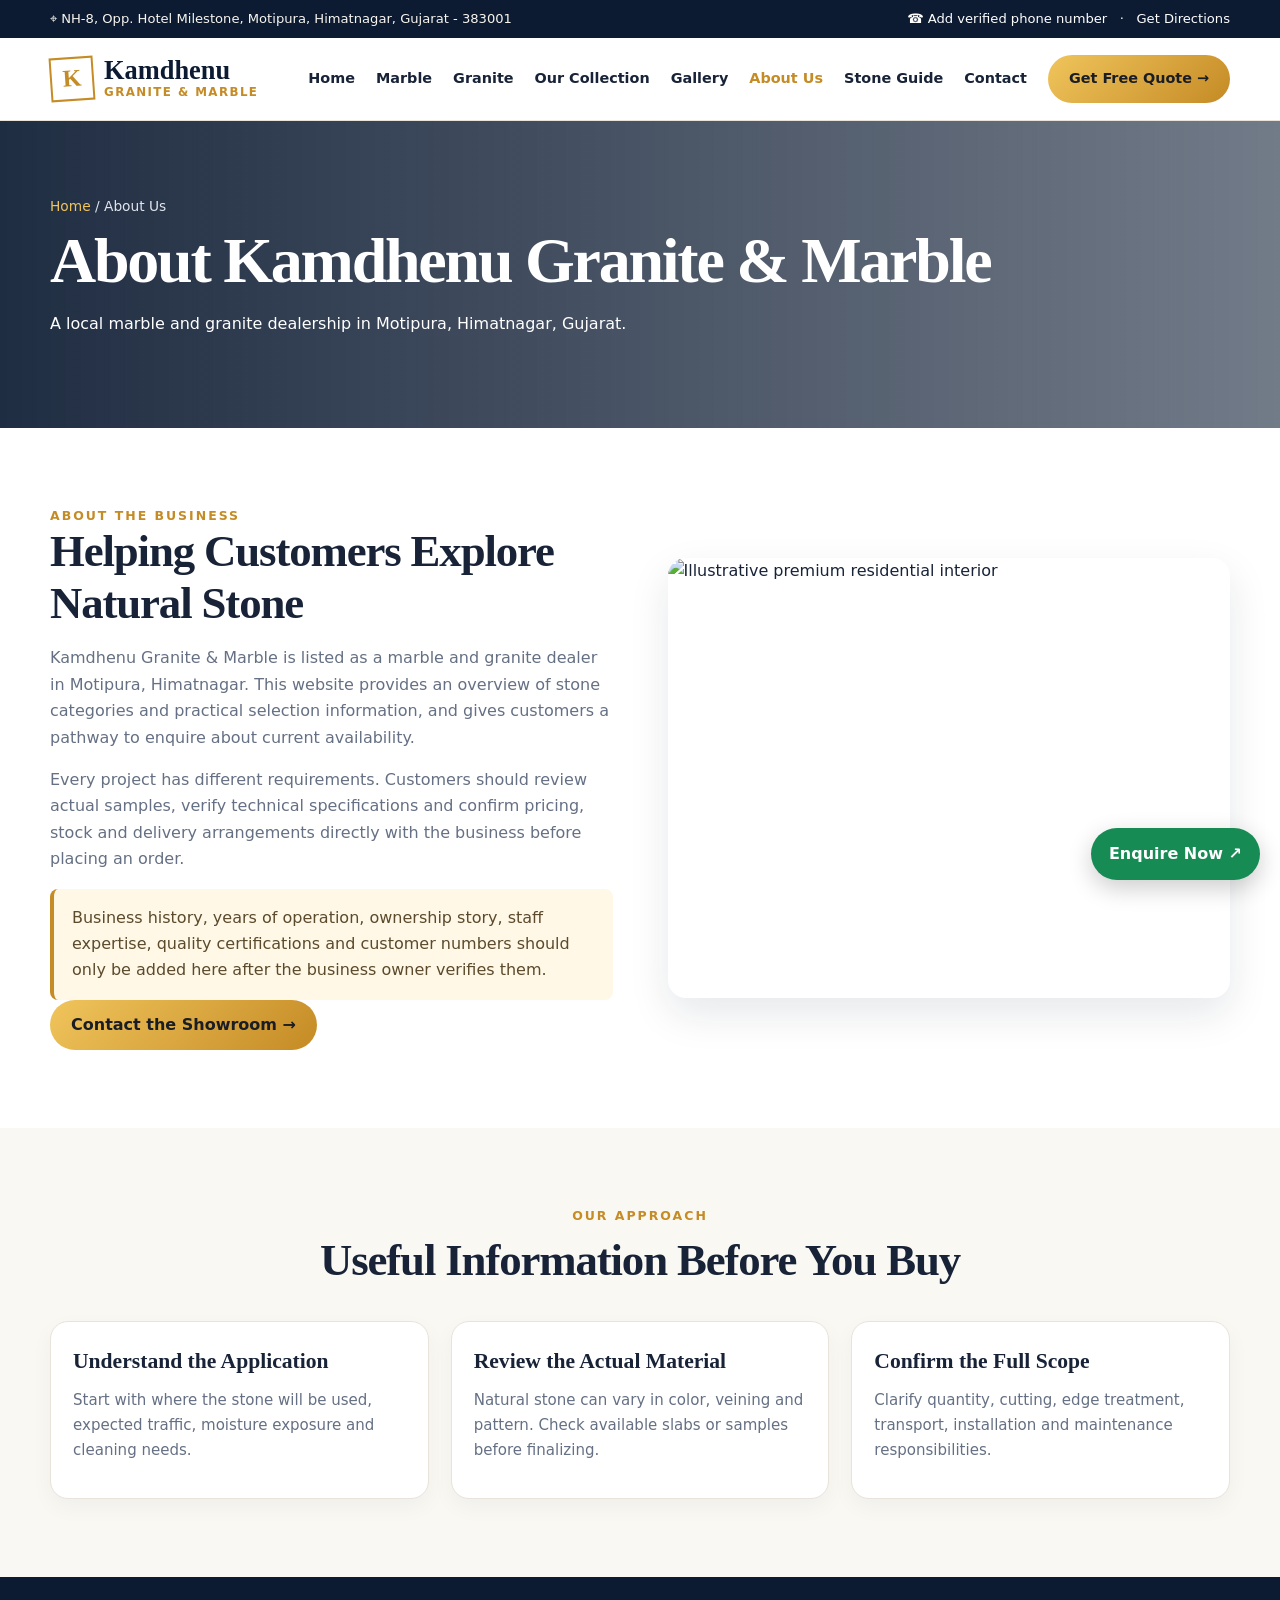
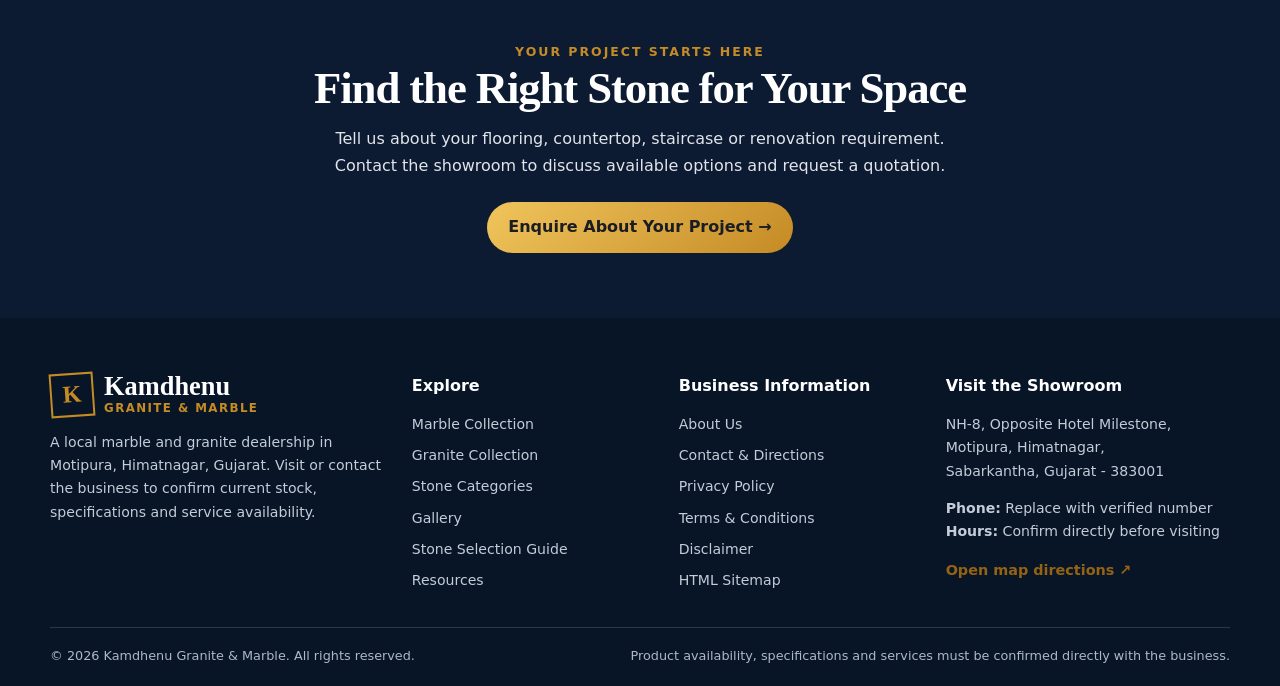
==== about.html @ 19b5f1ef "Add files via upload" ====
<!doctype html>
<html lang="en-IN"><head><meta charset="utf-8"><meta name="viewport" content="width=device-width,initial-scale=1"><title>About Kamdhenu Granite & Marble | Himatnagar</title><meta name="description" content="Learn about Kamdhenu Granite & Marble, a marble and granite dealer listed in Motipura, Himatnagar, Gujarat."><meta name="robots" content="index,follow,max-image-preview:large"><meta name="theme-color" content="#0c1b32"><meta property="og:type" content="website"><meta property="og:title" content="About Kamdhenu Granite & Marble | Himatnagar"><meta property="og:description" content="Learn about Kamdhenu Granite & Marble, a marble and granite dealer listed in Motipura, Himatnagar, Gujarat."><meta property="og:locale" content="en_IN"><!-- Add the final canonical URL after domain selection --><link rel="preconnect" href="https://images.unsplash.com"><link rel="stylesheet" href="styles.css"><!-- Add a verified business logo/favicon and final canonical domain before launch --></head><body><a class="skip-link" href="#main">Skip to content</a>
<div class="topbar"><div class="container"><span>⌖ NH-8, Opp. Hotel Milestone, Motipura, Himatnagar, Gujarat - 383001</span><span><a href="tel:+910000000000">☎ Add verified phone number</a> &nbsp; · &nbsp; <a href="contact.html">Get Directions</a></span></div></div>
<header class="navbar"><div class="container nav-inner"><a class="brand" href="index.html" aria-label="Kamdhenu Granite and Marble home"><span class="brand-mark">K</span><span>Kamdhenu<small>Granite &amp; Marble</small></span></a><button class="menu-toggle" aria-label="Toggle navigation" aria-expanded="false">☰ Menu</button><nav class="nav-links" aria-label="Main navigation"><a class="" href="index.html">Home</a><a class="" href="marble.html">Marble</a><a class="" href="granite.html">Granite</a><a class="" href="collection.html">Our Collection</a><a class="" href="gallery.html">Gallery</a><a class="active" href="about.html">About Us</a><a class="" href="stone-guide.html">Stone Guide</a><a class="" href="contact.html">Contact</a><a class="btn btn-gold nav-quote" href="contact.html#enquiry">Get Free Quote →</a></nav></div></header><main id="main"><section class="page-hero"><div class="container"><div class="breadcrumbs"><a href="index.html">Home</a> / About Us</div><h1>About Kamdhenu Granite &amp; Marble</h1><p>A local marble and granite dealership in Motipura, Himatnagar, Gujarat.</p></div></section><section class="section"><div class="container split"><div><div class="eyebrow">About the business</div><h2>Helping Customers Explore Natural Stone</h2><p>Kamdhenu Granite &amp; Marble is listed as a marble and granite dealer in Motipura, Himatnagar. This website provides an overview of stone categories and practical selection information, and gives customers a pathway to enquire about current availability.</p><p>Every project has different requirements. Customers should review actual samples, verify technical specifications and confirm pricing, stock and delivery arrangements directly with the business before placing an order.</p><div class="notice-box">Business history, years of operation, ownership story, staff expertise, quality certifications and customer numbers should only be added here after the business owner verifies them.</div><a class="btn btn-gold" href="contact.html">Contact the Showroom →</a></div><img loading="lazy" src="https://images.unsplash.com/photo-1600607687920-4e2a09cf159d?auto=format&fit=crop&w=1000&q=80" alt="Illustrative premium residential interior"></div></section><section class="section section-soft"><div class="container"><div class="section-heading"><div class="eyebrow">Our approach</div><h2>Useful Information Before You Buy</h2></div><div class="cards"><article class="card"><div class="card-body"><h3>Understand the Application</h3><p>Start with where the stone will be used, expected traffic, moisture exposure and cleaning needs.</p></div></article><article class="card"><div class="card-body"><h3>Review the Actual Material</h3><p>Natural stone can vary in color, veining and pattern. Check available slabs or samples before finalizing.</p></div></article><article class="card"><div class="card-body"><h3>Confirm the Full Scope</h3><p>Clarify quantity, cutting, edge treatment, transport, installation and maintenance responsibilities.</p></div></article></div></div></section></main><section class="cta"><div class="container"><div class="eyebrow">Your project starts here</div><h2>Find the Right Stone for Your Space</h2><p>Tell us about your flooring, countertop, staircase or renovation requirement. Contact the showroom to discuss available options and request a quotation.</p><a class="btn btn-gold" href="contact.html#enquiry">Enquire About Your Project →</a></div></section>
<footer class="footer"><div class="container"><div class="footer-grid"><div><a class="brand" href="index.html"><span class="brand-mark">K</span><span>Kamdhenu<small>Granite &amp; Marble</small></span></a><p>A local marble and granite dealership in Motipura, Himatnagar, Gujarat. Visit or contact the business to confirm current stock, specifications and service availability.</p></div><div><h3>Explore</h3><ul><li><a href="marble.html">Marble Collection</a></li><li><a href="granite.html">Granite Collection</a></li><li><a href="collection.html">Stone Categories</a></li><li><a href="gallery.html">Gallery</a></li><li><a href="stone-guide.html">Stone Selection Guide</a></li><li><a href="blog.html">Resources</a></li></ul></div><div><h3>Business Information</h3><ul><li><a href="about.html">About Us</a></li><li><a href="contact.html">Contact &amp; Directions</a></li><li><a href="privacy-policy.html">Privacy Policy</a></li><li><a href="terms.html">Terms &amp; Conditions</a></li><li><a href="disclaimer.html">Disclaimer</a></li><li><a href="sitemap.html">HTML Sitemap</a></li></ul></div><div><h3>Visit the Showroom</h3><p>NH-8, Opposite Hotel Milestone,<br>Motipura, Himatnagar,<br>Sabarkantha, Gujarat - 383001</p><p><strong>Phone:</strong> Replace with verified number<br><strong>Hours:</strong> Confirm directly before visiting</p><a class="text-link" href="https://www.google.com/maps/search/?api=1&query=Kamdhenu+Granite+and+Marble+Motipura+Himatnagar" target="_blank" rel="noopener">Open map directions ↗</a></div></div><div class="footer-bottom"><span>© <span data-year></span> Kamdhenu Granite &amp; Marble. All rights reserved.</span><span>Product availability, specifications and services must be confirmed directly with the business.</span></div></div></footer>
<a class="floating-whatsapp" href="contact.html#enquiry" aria-label="Contact Kamdhenu Granite and Marble">Enquire Now ↗</a><script src="script.js" defer></script></body></html>
---- styles.css ----
:root{--navy:#0c1b32;--navy2:#142846;--gold:#c58b25;--gold2:#f0c45c;--ink:#182338;--muted:#657084;--cream:#faf8f3;--line:#e8e4dc;--white:#fff;--radius:18px;--shadow:0 16px 40px rgba(12,27,50,.10)}
*{box-sizing:border-box}html{scroll-behavior:smooth;scroll-padding-top:110px}body{margin:0;font-family:Inter,system-ui,-apple-system,"Segoe UI",sans-serif;color:var(--ink);line-height:1.65;background:#fff}img{max-width:100%;display:block}a{color:inherit;text-decoration:none}button,input,select,textarea{font:inherit}.container{width:min(1180px,calc(100% - 40px));margin-inline:auto}.topbar{background:var(--navy);color:#f8f5ef;font-size:.82rem}.topbar .container{display:flex;justify-content:space-between;gap:18px;align-items:center;padding:8px 0;flex-wrap:wrap}.topbar a{color:#fff}.navbar{position:sticky;top:0;z-index:20;background:rgba(255,255,255,.96);backdrop-filter:blur(12px);border-bottom:1px solid var(--line)}.nav-inner{min-height:82px;display:flex;align-items:center;justify-content:space-between;gap:22px}.brand{display:flex;align-items:center;gap:10px;color:var(--navy);font-family:Georgia,serif;font-size:1.65rem;font-weight:700;line-height:1.05}.brand-mark{width:44px;height:44px;display:grid;place-items:center;border:2px solid var(--gold);color:var(--gold);font-size:1.5rem;transform:rotate(-4deg)}.brand small{display:block;color:var(--gold);font:700 .74rem/1.4 Inter,system-ui,sans-serif;letter-spacing:.12em;text-transform:uppercase}.nav-links{display:flex;align-items:center;gap:21px;font-size:.9rem;font-weight:650}.nav-links a:hover,.nav-links a.active{color:var(--gold)}.btn{display:inline-flex;align-items:center;justify-content:center;gap:8px;border:0;border-radius:999px;padding:12px 21px;font-weight:750;cursor:pointer;transition:transform .25s,box-shadow .25s,background .25s}.btn:hover{transform:translateY(-2px);box-shadow:0 10px 22px rgba(197,139,37,.22)}.btn-gold{background:linear-gradient(135deg,var(--gold2),var(--gold));color:#1a1d24}.btn-outline{border:1px solid rgba(255,255,255,.7);color:#fff;background:transparent}.btn-dark{background:var(--navy);color:#fff}.menu-toggle{display:none;border:1px solid var(--line);background:white;border-radius:10px;padding:9px 12px;color:var(--navy)}.hero{min-height:540px;position:relative;isolation:isolate;display:flex;align-items:center;color:#fff;background:#101b2c;overflow:hidden}.hero:before{content:"";position:absolute;inset:0;z-index:-2;background:url('https://images.unsplash.com/photo-1600607687939-ce8a6c25118c?auto=format&fit=crop&w=2200&q=85') center/cover;animation:heroZoom 18s ease-in-out infinite alternate}.hero:after{content:"";position:absolute;inset:0;z-index:-1;background:linear-gradient(90deg,rgba(7,18,34,.94) 0%,rgba(7,18,34,.78) 38%,rgba(7,18,34,.12) 78%,rgba(7,18,34,.08) 100%)}.hero-content{padding:76px 0;max-width:690px;animation:fadeUp .8s both}.eyebrow{color:var(--gold);font-weight:800;letter-spacing:.16em;text-transform:uppercase;font-size:.78rem}.hero h1,.page-hero h1{font-family:Georgia,"Times New Roman",serif;font-weight:700;line-height:1.08;letter-spacing:-.035em}.hero h1{font-size:clamp(2.5rem,5vw,4.7rem);margin:15px 0 18px}.hero h1 span{color:var(--gold2)}.hero p{max-width:570px;color:#f3f3f4;font-size:1.08rem}.hero-actions{display:flex;gap:12px;flex-wrap:wrap;margin-top:28px}.trust-pill{display:inline-flex;gap:9px;align-items:center;margin-top:28px;border:1px solid rgba(255,255,255,.25);background:rgba(255,255,255,.08);border-radius:999px;padding:9px 14px;font-size:.88rem}.trust-pill b{color:var(--gold2)}.benefits{background:#f7f6f2;border-bottom:1px solid var(--line)}.benefit-grid{display:grid;grid-template-columns:repeat(4,1fr);gap:0}.benefit{padding:22px 18px;display:flex;gap:13px;align-items:center;border-right:1px solid var(--line)}.benefit:last-child{border:0}.benefit-icon{width:43px;height:43px;flex:0 0 43px;border:1px solid #e4d0a7;border-radius:50%;display:grid;place-items:center;color:var(--gold);font-size:1.25rem}.benefit strong{display:block;font-size:.94rem}.benefit span{display:block;font-size:.8rem;color:var(--muted)}.section{padding:78px 0}.section-soft{background:var(--cream)}.section-dark{background:var(--navy);color:#fff}.section-heading{text-align:center;max-width:720px;margin:0 auto 35px}.section-heading .eyebrow{margin-bottom:8px}.section-heading h2,.split h2,.cta h2{font-family:Georgia,serif;font-size:clamp(2rem,3.5vw,3rem);line-height:1.15;letter-spacing:-.025em;margin:0 0 12px}.section-heading p{color:var(--muted);margin:0}.section-dark .section-heading p{color:#d4d9e1}.cards{display:grid;grid-template-columns:repeat(3,1fr);gap:22px}.card{background:#fff;border:1px solid var(--line);border-radius:var(--radius);overflow:hidden;box-shadow:0 8px 22px rgba(12,27,50,.045);transition:transform .25s,box-shadow .25s}.card:hover{transform:translateY(-5px);box-shadow:var(--shadow)}.card img{width:100%;height:225px;object-fit:cover}.card-body{padding:22px}.card h3{font-family:Georgia,serif;font-size:1.35rem;margin:0 0 8px}.card p{color:var(--muted);font-size:.94rem;margin:0 0 14px}.text-link{color:#946313;font-weight:800;font-size:.9rem}.text-link:hover{text-decoration:underline}.split{display:grid;grid-template-columns:1fr 1fr;align-items:center;gap:55px}.split img{width:100%;height:440px;object-fit:cover;border-radius:var(--radius);box-shadow:var(--shadow)}.split p{color:var(--muted)}.check-list{list-style:none;padding:0;margin:22px 0;display:grid;gap:10px}.check-list li:before{content:"✓";color:var(--gold);font-weight:900;margin-right:10px}.stats{display:grid;grid-template-columns:repeat(3,1fr);gap:12px;margin:25px 0}.stat{border:1px solid var(--line);border-radius:14px;padding:17px;text-align:center;background:#fff}.stat strong{display:block;color:var(--gold);font-family:Georgia,serif;font-size:1.45rem}.stat span{font-size:.82rem;color:var(--muted)}.gallery-grid{display:grid;grid-template-columns:repeat(4,1fr);gap:14px}.gallery-grid img{width:100%;height:190px;object-fit:cover;border-radius:12px;transition:transform .3s}.gallery-grid a:hover img{transform:scale(1.025)}.cta{position:relative;isolation:isolate;padding:65px 0;color:#fff;text-align:center;background:var(--navy);overflow:hidden}.cta:before{content:"";position:absolute;inset:0;z-index:-1;background:linear-gradient(90deg,rgba(12,27,50,.92),rgba(12,27,50,.75)),url('https://images.unsplash.com/photo-1600607687920-4e2a09cf159d?auto=format&fit=crop&w=1800&q=80') center/cover}.cta p{color:#e1e4e9;max-width:650px;margin:0 auto 23px}.page-hero{background:linear-gradient(90deg,rgba(12,27,50,.92),rgba(12,27,50,.58)),url('https://images.unsplash.com/photo-1600607687939-ce8a6c25118c?auto=format&fit=crop&w=1800&q=80') center/cover;color:#fff;padding:74px 0}.page-hero h1{font-size:clamp(2.5rem,5vw,4rem);margin:9px 0 12px}.breadcrumbs{font-size:.86rem;color:#e0e5ec}.breadcrumbs a{color:var(--gold2)}.content{max-width:850px;margin:auto}.content h2,.content h3{font-family:Georgia,serif;line-height:1.25}.content h2{margin-top:35px}.content p,.content li{color:#4f5b6c}.content a{color:#956516;text-decoration:underline}.product-grid{display:grid;grid-template-columns:repeat(3,1fr);gap:18px}.product-card{border:1px solid var(--line);border-radius:14px;overflow:hidden;background:white}.product-card img{height:210px;width:100%;object-fit:cover}.product-card div{padding:17px}.product-card h3{margin:0 0 4px;font-size:1.1rem}.product-card p{margin:0;color:var(--muted);font-size:.88rem}.form-layout{display:grid;grid-template-columns:.8fr 1.2fr;gap:30px}.contact-panel{background:var(--navy);color:white;border-radius:var(--radius);padding:28px}.contact-panel p{color:#d8dce4}.contact-item{padding:14px 0;border-bottom:1px solid rgba(255,255,255,.15)}.contact-item:last-child{border:0}.form-card{border:1px solid var(--line);border-radius:var(--radius);padding:28px;background:#fff}.form-grid{display:grid;grid-template-columns:1fr 1fr;gap:15px}.field{display:grid;gap:6px}.field.full{grid-column:1/-1}.field label{font-weight:700;font-size:.87rem}.field input,.field textarea,.field select{width:100%;border:1px solid #d9dce2;border-radius:9px;padding:12px;background:#fff}.field textarea{min-height:120px;resize:vertical}.notice{font-size:.82rem;color:var(--muted)}.faq-list{max-width:850px;margin:auto}.faq-list details{padding:18px 0;border-bottom:1px solid var(--line)}.faq-list summary{font-weight:800;cursor:pointer}.faq-list p{color:var(--muted);margin-bottom:0}.blog-grid{display:grid;grid-template-columns:repeat(3,1fr);gap:22px}.blog-card img{height:210px}.footer{background:#081526;color:#e6e9ef;padding:55px 0 20px}.footer-grid{display:grid;grid-template-columns:1.4fr 1fr 1fr 1.2fr;gap:30px}.footer .brand{color:white}.footer p,.footer li{font-size:.88rem;color:#c4ccd8}.footer h3{font-size:1rem;color:#fff;margin:0 0 14px}.footer ul{list-style:none;padding:0;margin:0;display:grid;gap:8px}.footer a:hover{color:var(--gold2)}.footer-bottom{border-top:1px solid rgba(255,255,255,.15);margin-top:35px;padding-top:17px;display:flex;justify-content:space-between;gap:12px;flex-wrap:wrap;font-size:.8rem;color:#aeb8c6}.floating-whatsapp{position:fixed;right:20px;bottom:20px;z-index:25;border-radius:999px;background:#168b53;color:#fff;padding:13px 18px;font-weight:800;box-shadow:0 8px 25px #0003}.reveal{opacity:0;transform:translateY(20px);transition:opacity .7s,transform .7s}.reveal.visible{opacity:1;transform:none}.skip-link{position:absolute;left:-9999px;top:auto}.skip-link:focus{left:12px;top:12px;z-index:100;background:#fff;padding:12px}.notice-box{padding:16px 18px;background:#fff8e7;border-left:4px solid var(--gold);border-radius:8px;color:#5b4a2b}.map-frame{width:100%;height:300px;border:0;border-radius:14px}.site-search{border:1px solid var(--line);padding:10px 13px;border-radius:999px;width:180px}
@keyframes fadeUp{from{opacity:0;transform:translateY(24px)}to{opacity:1;transform:translateY(0)}}@keyframes heroZoom{from{transform:scale(1)}to{transform:scale(1.07)}}
@media(prefers-reduced-motion:reduce){*,*:before,*:after{scroll-behavior:auto!important;animation:none!important;transition:none!important}.reveal{opacity:1;transform:none}}
@media(max-width:1000px){.nav-links{gap:12px;font-size:.84rem}.nav-quote{display:none}.benefit-grid{grid-template-columns:repeat(2,1fr)}.benefit:nth-child(2){border-right:0}.benefit:nth-child(-n+2){border-bottom:1px solid var(--line)}.cards,.product-grid,.blog-grid{grid-template-columns:repeat(2,1fr)}.footer-grid{grid-template-columns:repeat(2,1fr)}.split{gap:30px}}
@media(max-width:760px){.container{width:min(100% - 28px,1180px)}.topbar .container{justify-content:center;text-align:center}.topbar .top-extra{display:none}.nav-inner{min-height:72px}.brand{font-size:1.35rem}.brand-mark{width:38px;height:38px}.menu-toggle{display:block}.nav-links{display:none;position:absolute;top:100%;left:0;right:0;background:#fff;padding:15px 22px 22px;box-shadow:0 15px 25px #0001;align-items:stretch;flex-direction:column;gap:0;border-top:1px solid var(--line)}.nav-links.open{display:flex}.nav-links a{padding:11px 0;border-bottom:1px solid #f0eee8}.hero{min-height:550px}.hero:after{background:linear-gradient(90deg,rgba(7,18,34,.94),rgba(7,18,34,.65))}.hero-content{padding:64px 0}.hero p{font-size:1rem}.section{padding:56px 0}.benefit{padding:16px 9px;gap:9px}.benefit-icon{width:36px;height:36px;flex-basis:36px}.benefit strong{font-size:.85rem}.benefit span{font-size:.75rem}.cards,.product-grid,.blog-grid{grid-template-columns:1fr}.card img{height:230px}.split,.form-layout{grid-template-columns:1fr}.split img{height:300px}.gallery-grid{grid-template-columns:repeat(2,1fr)}.gallery-grid img{height:150px}.stats{grid-template-columns:repeat(3,1fr)}.stat{padding:12px 6px}.stat strong{font-size:1.15rem}.form-grid{grid-template-columns:1fr}.field.full{grid-column:auto}.footer-grid{grid-template-columns:1fr 1fr;gap:25px}.page-hero{padding:55px 0}.floating-whatsapp{right:12px;bottom:12px;padding:11px 14px;font-size:.88rem}}
@media(max-width:420px){.benefit-grid{grid-template-columns:1fr}.benefit{border-right:0;border-bottom:1px solid var(--line)}.benefit:last-child{border-bottom:0}.footer-grid{grid-template-columns:1fr}.hero h1{font-size:2.5rem}.hero-actions .btn{width:100%}}
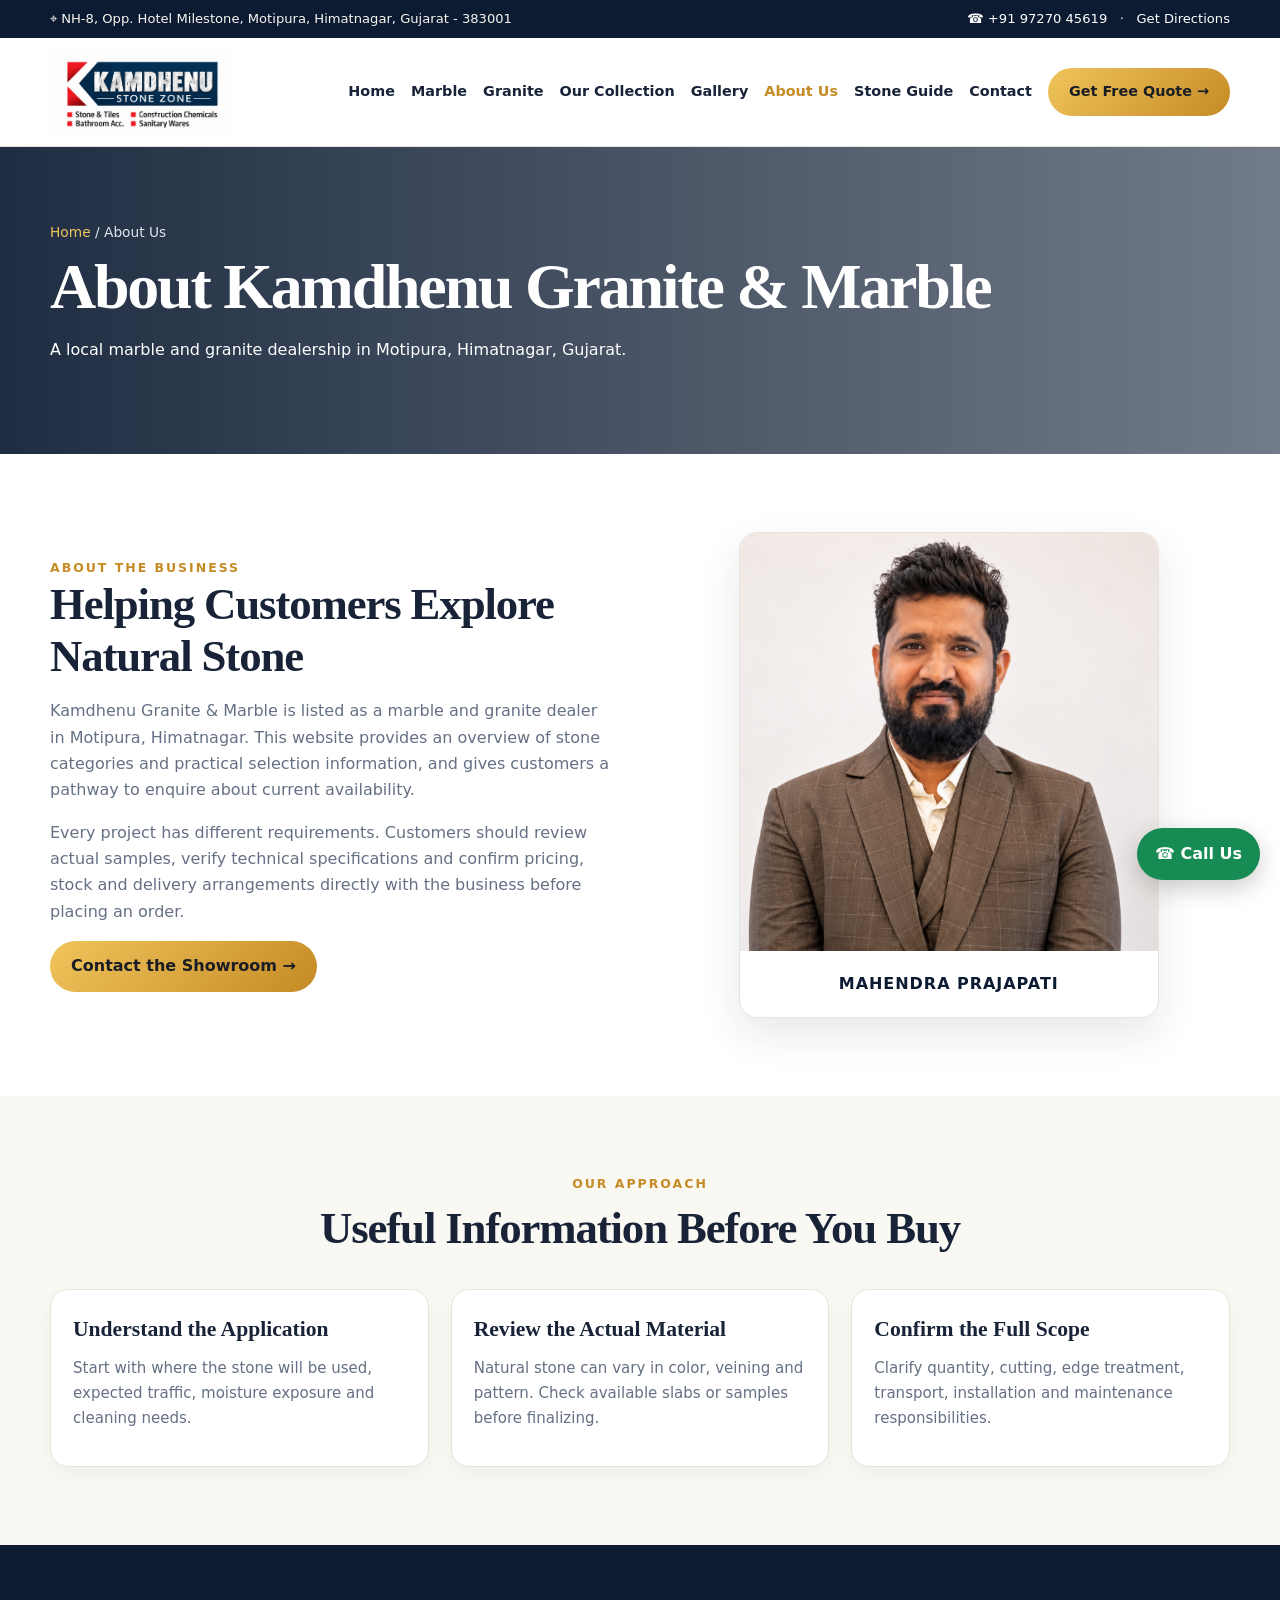
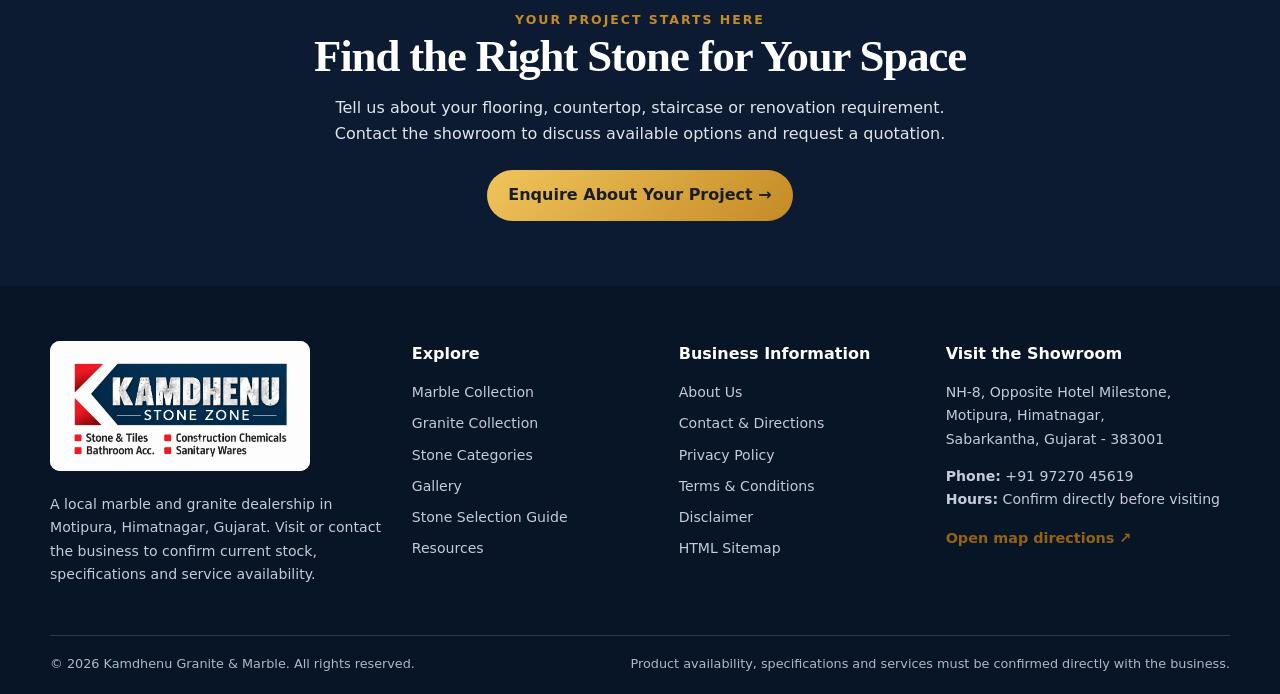
==== commit 282530c0: "Add files via upload" ====
--- a/about.html
+++ b/about.html
@@ -1,6 +1,6 @@
 <!doctype html>
-<html lang="en-IN"><head><meta charset="utf-8"><meta name="viewport" content="width=device-width,initial-scale=1"><title>About Kamdhenu Granite & Marble | Himatnagar</title><meta name="description" content="Learn about Kamdhenu Granite & Marble, a marble and granite dealer listed in Motipura, Himatnagar, Gujarat."><meta name="robots" content="index,follow,max-image-preview:large"><meta name="theme-color" content="#0c1b32"><meta property="og:type" content="website"><meta property="og:title" content="About Kamdhenu Granite & Marble | Himatnagar"><meta property="og:description" content="Learn about Kamdhenu Granite & Marble, a marble and granite dealer listed in Motipura, Himatnagar, Gujarat."><meta property="og:locale" content="en_IN"><!-- Add the final canonical URL after domain selection --><link rel="preconnect" href="https://images.unsplash.com"><link rel="stylesheet" href="styles.css"><!-- Add a verified business logo/favicon and final canonical domain before launch --></head><body><a class="skip-link" href="#main">Skip to content</a>
-<div class="topbar"><div class="container"><span>⌖ NH-8, Opp. Hotel Milestone, Motipura, Himatnagar, Gujarat - 383001</span><span><a href="tel:+910000000000">☎ Add verified phone number</a> &nbsp; · &nbsp; <a href="contact.html">Get Directions</a></span></div></div>
-<header class="navbar"><div class="container nav-inner"><a class="brand" href="index.html" aria-label="Kamdhenu Granite and Marble home"><span class="brand-mark">K</span><span>Kamdhenu<small>Granite &amp; Marble</small></span></a><button class="menu-toggle" aria-label="Toggle navigation" aria-expanded="false">☰ Menu</button><nav class="nav-links" aria-label="Main navigation"><a class="" href="index.html">Home</a><a class="" href="marble.html">Marble</a><a class="" href="granite.html">Granite</a><a class="" href="collection.html">Our Collection</a><a class="" href="gallery.html">Gallery</a><a class="active" href="about.html">About Us</a><a class="" href="stone-guide.html">Stone Guide</a><a class="" href="contact.html">Contact</a><a class="btn btn-gold nav-quote" href="contact.html#enquiry">Get Free Quote →</a></nav></div></header><main id="main"><section class="page-hero"><div class="container"><div class="breadcrumbs"><a href="index.html">Home</a> / About Us</div><h1>About Kamdhenu Granite &amp; Marble</h1><p>A local marble and granite dealership in Motipura, Himatnagar, Gujarat.</p></div></section><section class="section"><div class="container split"><div><div class="eyebrow">About the business</div><h2>Helping Customers Explore Natural Stone</h2><p>Kamdhenu Granite &amp; Marble is listed as a marble and granite dealer in Motipura, Himatnagar. This website provides an overview of stone categories and practical selection information, and gives customers a pathway to enquire about current availability.</p><p>Every project has different requirements. Customers should review actual samples, verify technical specifications and confirm pricing, stock and delivery arrangements directly with the business before placing an order.</p><div class="notice-box">Business history, years of operation, ownership story, staff expertise, quality certifications and customer numbers should only be added here after the business owner verifies them.</div><a class="btn btn-gold" href="contact.html">Contact the Showroom →</a></div><img loading="lazy" src="https://images.unsplash.com/photo-1600607687920-4e2a09cf159d?auto=format&fit=crop&w=1000&q=80" alt="Illustrative premium residential interior"></div></section><section class="section section-soft"><div class="container"><div class="section-heading"><div class="eyebrow">Our approach</div><h2>Useful Information Before You Buy</h2></div><div class="cards"><article class="card"><div class="card-body"><h3>Understand the Application</h3><p>Start with where the stone will be used, expected traffic, moisture exposure and cleaning needs.</p></div></article><article class="card"><div class="card-body"><h3>Review the Actual Material</h3><p>Natural stone can vary in color, veining and pattern. Check available slabs or samples before finalizing.</p></div></article><article class="card"><div class="card-body"><h3>Confirm the Full Scope</h3><p>Clarify quantity, cutting, edge treatment, transport, installation and maintenance responsibilities.</p></div></article></div></div></section></main><section class="cta"><div class="container"><div class="eyebrow">Your project starts here</div><h2>Find the Right Stone for Your Space</h2><p>Tell us about your flooring, countertop, staircase or renovation requirement. Contact the showroom to discuss available options and request a quotation.</p><a class="btn btn-gold" href="contact.html#enquiry">Enquire About Your Project →</a></div></section>
-<footer class="footer"><div class="container"><div class="footer-grid"><div><a class="brand" href="index.html"><span class="brand-mark">K</span><span>Kamdhenu<small>Granite &amp; Marble</small></span></a><p>A local marble and granite dealership in Motipura, Himatnagar, Gujarat. Visit or contact the business to confirm current stock, specifications and service availability.</p></div><div><h3>Explore</h3><ul><li><a href="marble.html">Marble Collection</a></li><li><a href="granite.html">Granite Collection</a></li><li><a href="collection.html">Stone Categories</a></li><li><a href="gallery.html">Gallery</a></li><li><a href="stone-guide.html">Stone Selection Guide</a></li><li><a href="blog.html">Resources</a></li></ul></div><div><h3>Business Information</h3><ul><li><a href="about.html">About Us</a></li><li><a href="contact.html">Contact &amp; Directions</a></li><li><a href="privacy-policy.html">Privacy Policy</a></li><li><a href="terms.html">Terms &amp; Conditions</a></li><li><a href="disclaimer.html">Disclaimer</a></li><li><a href="sitemap.html">HTML Sitemap</a></li></ul></div><div><h3>Visit the Showroom</h3><p>NH-8, Opposite Hotel Milestone,<br>Motipura, Himatnagar,<br>Sabarkantha, Gujarat - 383001</p><p><strong>Phone:</strong> Replace with verified number<br><strong>Hours:</strong> Confirm directly before visiting</p><a class="text-link" href="https://www.google.com/maps/search/?api=1&query=Kamdhenu+Granite+and+Marble+Motipura+Himatnagar" target="_blank" rel="noopener">Open map directions ↗</a></div></div><div class="footer-bottom"><span>© <span data-year></span> Kamdhenu Granite &amp; Marble. All rights reserved.</span><span>Product availability, specifications and services must be confirmed directly with the business.</span></div></div></footer>
-<a class="floating-whatsapp" href="contact.html#enquiry" aria-label="Contact Kamdhenu Granite and Marble">Enquire Now ↗</a><script src="script.js" defer></script></body></html>+<html lang="en-IN"><head><meta charset="utf-8"><meta name="viewport" content="width=device-width,initial-scale=1"><title>About Kamdhenu Granite & Marble | Himatnagar</title><meta name="description" content="Learn about Kamdhenu Granite & Marble, a marble and granite dealer listed in Motipura, Himatnagar, Gujarat."><meta name="robots" content="index,follow,max-image-preview:large"><meta name="theme-color" content="#0c1b32"><meta property="og:type" content="website"><meta property="og:title" content="About Kamdhenu Granite & Marble | Himatnagar"><meta property="og:description" content="Learn about Kamdhenu Granite & Marble, a marble and granite dealer listed in Motipura, Himatnagar, Gujarat."><meta property="og:locale" content="en_IN"><!-- Add the final canonical URL after domain selection --><link rel="preconnect" href="https://images.unsplash.com"><link rel="stylesheet" href="styles.css"><!-- Add the final canonical domain and favicon before launch. --></head><body><a class="skip-link" href="#main">Skip to content</a>
+<div class="topbar"><div class="container"><span>⌖ NH-8, Opp. Hotel Milestone, Motipura, Himatnagar, Gujarat - 383001</span><span><a href="tel:+919727045619">☎ +91 97270 45619</a> &nbsp; · &nbsp; <a href="contact.html">Get Directions</a></span></div></div>
+<header class="navbar"><div class="container nav-inner"><a class="brand" href="index.html" aria-label="Kamdhenu Granite and Marble home"><img class="brand-logo" src="assets/images/kamdhenu-stone-zone-logo.png" alt="Kamdhenu Stone Zone business logo" width="1774" height="887"></a><button class="menu-toggle" aria-label="Toggle navigation" aria-expanded="false">☰ Menu</button><nav class="nav-links" aria-label="Main navigation"><a class="" href="index.html">Home</a><a class="" href="marble.html">Marble</a><a class="" href="granite.html">Granite</a><a class="" href="collection.html">Our Collection</a><a class="" href="gallery.html">Gallery</a><a class="active" href="about.html">About Us</a><a class="" href="stone-guide.html">Stone Guide</a><a class="" href="contact.html">Contact</a><a class="btn btn-gold nav-quote" href="contact.html#enquiry">Get Free Quote →</a></nav></div></header><main id="main"><section class="page-hero"><div class="container"><div class="breadcrumbs"><a href="index.html">Home</a> / About Us</div><h1>About Kamdhenu Granite &amp; Marble</h1><p>A local marble and granite dealership in Motipura, Himatnagar, Gujarat.</p></div></section><section class="section"><div class="container split"><div><div class="eyebrow">About the business</div><h2>Helping Customers Explore Natural Stone</h2><p>Kamdhenu Granite &amp; Marble is listed as a marble and granite dealer in Motipura, Himatnagar. This website provides an overview of stone categories and practical selection information, and gives customers a pathway to enquire about current availability.</p><p>Every project has different requirements. Customers should review actual samples, verify technical specifications and confirm pricing, stock and delivery arrangements directly with the business before placing an order.</p><a class="btn btn-gold" href="contact.html">Contact the Showroom →</a></div><figure class="director-card" aria-label="Business director"><img loading="lazy" src="assets/images/mahendra-prajapati.png" alt="Mahendra Prajapati" width="1254" height="1254"><figcaption>MAHENDRA PRAJAPATI</figcaption></figure></div></section><section class="section section-soft"><div class="container"><div class="section-heading"><div class="eyebrow">Our approach</div><h2>Useful Information Before You Buy</h2></div><div class="cards"><article class="card"><div class="card-body"><h3>Understand the Application</h3><p>Start with where the stone will be used, expected traffic, moisture exposure and cleaning needs.</p></div></article><article class="card"><div class="card-body"><h3>Review the Actual Material</h3><p>Natural stone can vary in color, veining and pattern. Check available slabs or samples before finalizing.</p></div></article><article class="card"><div class="card-body"><h3>Confirm the Full Scope</h3><p>Clarify quantity, cutting, edge treatment, transport, installation and maintenance responsibilities.</p></div></article></div></div></section></main><section class="cta"><div class="container"><div class="eyebrow">Your project starts here</div><h2>Find the Right Stone for Your Space</h2><p>Tell us about your flooring, countertop, staircase or renovation requirement. Contact the showroom to discuss available options and request a quotation.</p><a class="btn btn-gold" href="contact.html#enquiry">Enquire About Your Project →</a></div></section>
+<footer class="footer"><div class="container"><div class="footer-grid"><div><a class="brand" href="index.html"><img class="brand-logo" src="assets/images/kamdhenu-stone-zone-logo.png" alt="Kamdhenu Stone Zone business logo" width="1774" height="887"></a><p>A local marble and granite dealership in Motipura, Himatnagar, Gujarat. Visit or contact the business to confirm current stock, specifications and service availability.</p></div><div><h3>Explore</h3><ul><li><a href="marble.html">Marble Collection</a></li><li><a href="granite.html">Granite Collection</a></li><li><a href="collection.html">Stone Categories</a></li><li><a href="gallery.html">Gallery</a></li><li><a href="stone-guide.html">Stone Selection Guide</a></li><li><a href="blog.html">Resources</a></li></ul></div><div><h3>Business Information</h3><ul><li><a href="about.html">About Us</a></li><li><a href="contact.html">Contact &amp; Directions</a></li><li><a href="privacy-policy.html">Privacy Policy</a></li><li><a href="terms.html">Terms &amp; Conditions</a></li><li><a href="disclaimer.html">Disclaimer</a></li><li><a href="sitemap.html">HTML Sitemap</a></li></ul></div><div><h3>Visit the Showroom</h3><p>NH-8, Opposite Hotel Milestone,<br>Motipura, Himatnagar,<br>Sabarkantha, Gujarat - 383001</p><p><strong>Phone:</strong> <a href="tel:+919727045619">+91 97270 45619</a><br><strong>Hours:</strong> Confirm directly before visiting</p><a class="text-link" href="https://www.google.com/maps/search/?api=1&query=Kamdhenu+Granite+and+Marble+Motipura+Himatnagar" target="_blank" rel="noopener">Open map directions ↗</a></div></div><div class="footer-bottom"><span>© <span data-year></span> Kamdhenu Granite &amp; Marble. All rights reserved.</span><span>Product availability, specifications and services must be confirmed directly with the business.</span></div></div></footer>
+<a class="floating-contact" href="tel:+919727045619" aria-label="Call Kamdhenu Granite and Marble on +91 97270 45619">☎ Call Us</a><script src="script.js" defer></script></body></html>
--- a/styles.css
+++ b/styles.css
@@ -1,8 +1,33 @@
 
 :root{--navy:#0c1b32;--navy2:#142846;--gold:#c58b25;--gold2:#f0c45c;--ink:#182338;--muted:#657084;--cream:#faf8f3;--line:#e8e4dc;--white:#fff;--radius:18px;--shadow:0 16px 40px rgba(12,27,50,.10)}
-*{box-sizing:border-box}html{scroll-behavior:smooth;scroll-padding-top:110px}body{margin:0;font-family:Inter,system-ui,-apple-system,"Segoe UI",sans-serif;color:var(--ink);line-height:1.65;background:#fff}img{max-width:100%;display:block}a{color:inherit;text-decoration:none}button,input,select,textarea{font:inherit}.container{width:min(1180px,calc(100% - 40px));margin-inline:auto}.topbar{background:var(--navy);color:#f8f5ef;font-size:.82rem}.topbar .container{display:flex;justify-content:space-between;gap:18px;align-items:center;padding:8px 0;flex-wrap:wrap}.topbar a{color:#fff}.navbar{position:sticky;top:0;z-index:20;background:rgba(255,255,255,.96);backdrop-filter:blur(12px);border-bottom:1px solid var(--line)}.nav-inner{min-height:82px;display:flex;align-items:center;justify-content:space-between;gap:22px}.brand{display:flex;align-items:center;gap:10px;color:var(--navy);font-family:Georgia,serif;font-size:1.65rem;font-weight:700;line-height:1.05}.brand-mark{width:44px;height:44px;display:grid;place-items:center;border:2px solid var(--gold);color:var(--gold);font-size:1.5rem;transform:rotate(-4deg)}.brand small{display:block;color:var(--gold);font:700 .74rem/1.4 Inter,system-ui,sans-serif;letter-spacing:.12em;text-transform:uppercase}.nav-links{display:flex;align-items:center;gap:21px;font-size:.9rem;font-weight:650}.nav-links a:hover,.nav-links a.active{color:var(--gold)}.btn{display:inline-flex;align-items:center;justify-content:center;gap:8px;border:0;border-radius:999px;padding:12px 21px;font-weight:750;cursor:pointer;transition:transform .25s,box-shadow .25s,background .25s}.btn:hover{transform:translateY(-2px);box-shadow:0 10px 22px rgba(197,139,37,.22)}.btn-gold{background:linear-gradient(135deg,var(--gold2),var(--gold));color:#1a1d24}.btn-outline{border:1px solid rgba(255,255,255,.7);color:#fff;background:transparent}.btn-dark{background:var(--navy);color:#fff}.menu-toggle{display:none;border:1px solid var(--line);background:white;border-radius:10px;padding:9px 12px;color:var(--navy)}.hero{min-height:540px;position:relative;isolation:isolate;display:flex;align-items:center;color:#fff;background:#101b2c;overflow:hidden}.hero:before{content:"";position:absolute;inset:0;z-index:-2;background:url('https://images.unsplash.com/photo-1600607687939-ce8a6c25118c?auto=format&fit=crop&w=2200&q=85') center/cover;animation:heroZoom 18s ease-in-out infinite alternate}.hero:after{content:"";position:absolute;inset:0;z-index:-1;background:linear-gradient(90deg,rgba(7,18,34,.94) 0%,rgba(7,18,34,.78) 38%,rgba(7,18,34,.12) 78%,rgba(7,18,34,.08) 100%)}.hero-content{padding:76px 0;max-width:690px;animation:fadeUp .8s both}.eyebrow{color:var(--gold);font-weight:800;letter-spacing:.16em;text-transform:uppercase;font-size:.78rem}.hero h1,.page-hero h1{font-family:Georgia,"Times New Roman",serif;font-weight:700;line-height:1.08;letter-spacing:-.035em}.hero h1{font-size:clamp(2.5rem,5vw,4.7rem);margin:15px 0 18px}.hero h1 span{color:var(--gold2)}.hero p{max-width:570px;color:#f3f3f4;font-size:1.08rem}.hero-actions{display:flex;gap:12px;flex-wrap:wrap;margin-top:28px}.trust-pill{display:inline-flex;gap:9px;align-items:center;margin-top:28px;border:1px solid rgba(255,255,255,.25);background:rgba(255,255,255,.08);border-radius:999px;padding:9px 14px;font-size:.88rem}.trust-pill b{color:var(--gold2)}.benefits{background:#f7f6f2;border-bottom:1px solid var(--line)}.benefit-grid{display:grid;grid-template-columns:repeat(4,1fr);gap:0}.benefit{padding:22px 18px;display:flex;gap:13px;align-items:center;border-right:1px solid var(--line)}.benefit:last-child{border:0}.benefit-icon{width:43px;height:43px;flex:0 0 43px;border:1px solid #e4d0a7;border-radius:50%;display:grid;place-items:center;color:var(--gold);font-size:1.25rem}.benefit strong{display:block;font-size:.94rem}.benefit span{display:block;font-size:.8rem;color:var(--muted)}.section{padding:78px 0}.section-soft{background:var(--cream)}.section-dark{background:var(--navy);color:#fff}.section-heading{text-align:center;max-width:720px;margin:0 auto 35px}.section-heading .eyebrow{margin-bottom:8px}.section-heading h2,.split h2,.cta h2{font-family:Georgia,serif;font-size:clamp(2rem,3.5vw,3rem);line-height:1.15;letter-spacing:-.025em;margin:0 0 12px}.section-heading p{color:var(--muted);margin:0}.section-dark .section-heading p{color:#d4d9e1}.cards{display:grid;grid-template-columns:repeat(3,1fr);gap:22px}.card{background:#fff;border:1px solid var(--line);border-radius:var(--radius);overflow:hidden;box-shadow:0 8px 22px rgba(12,27,50,.045);transition:transform .25s,box-shadow .25s}.card:hover{transform:translateY(-5px);box-shadow:var(--shadow)}.card img{width:100%;height:225px;object-fit:cover}.card-body{padding:22px}.card h3{font-family:Georgia,serif;font-size:1.35rem;margin:0 0 8px}.card p{color:var(--muted);font-size:.94rem;margin:0 0 14px}.text-link{color:#946313;font-weight:800;font-size:.9rem}.text-link:hover{text-decoration:underline}.split{display:grid;grid-template-columns:1fr 1fr;align-items:center;gap:55px}.split img{width:100%;height:440px;object-fit:cover;border-radius:var(--radius);box-shadow:var(--shadow)}.split p{color:var(--muted)}.check-list{list-style:none;padding:0;margin:22px 0;display:grid;gap:10px}.check-list li:before{content:"✓";color:var(--gold);font-weight:900;margin-right:10px}.stats{display:grid;grid-template-columns:repeat(3,1fr);gap:12px;margin:25px 0}.stat{border:1px solid var(--line);border-radius:14px;padding:17px;text-align:center;background:#fff}.stat strong{display:block;color:var(--gold);font-family:Georgia,serif;font-size:1.45rem}.stat span{font-size:.82rem;color:var(--muted)}.gallery-grid{display:grid;grid-template-columns:repeat(4,1fr);gap:14px}.gallery-grid img{width:100%;height:190px;object-fit:cover;border-radius:12px;transition:transform .3s}.gallery-grid a:hover img{transform:scale(1.025)}.cta{position:relative;isolation:isolate;padding:65px 0;color:#fff;text-align:center;background:var(--navy);overflow:hidden}.cta:before{content:"";position:absolute;inset:0;z-index:-1;background:linear-gradient(90deg,rgba(12,27,50,.92),rgba(12,27,50,.75)),url('https://images.unsplash.com/photo-1600607687920-4e2a09cf159d?auto=format&fit=crop&w=1800&q=80') center/cover}.cta p{color:#e1e4e9;max-width:650px;margin:0 auto 23px}.page-hero{background:linear-gradient(90deg,rgba(12,27,50,.92),rgba(12,27,50,.58)),url('https://images.unsplash.com/photo-1600607687939-ce8a6c25118c?auto=format&fit=crop&w=1800&q=80') center/cover;color:#fff;padding:74px 0}.page-hero h1{font-size:clamp(2.5rem,5vw,4rem);margin:9px 0 12px}.breadcrumbs{font-size:.86rem;color:#e0e5ec}.breadcrumbs a{color:var(--gold2)}.content{max-width:850px;margin:auto}.content h2,.content h3{font-family:Georgia,serif;line-height:1.25}.content h2{margin-top:35px}.content p,.content li{color:#4f5b6c}.content a{color:#956516;text-decoration:underline}.product-grid{display:grid;grid-template-columns:repeat(3,1fr);gap:18px}.product-card{border:1px solid var(--line);border-radius:14px;overflow:hidden;background:white}.product-card img{height:210px;width:100%;object-fit:cover}.product-card div{padding:17px}.product-card h3{margin:0 0 4px;font-size:1.1rem}.product-card p{margin:0;color:var(--muted);font-size:.88rem}.form-layout{display:grid;grid-template-columns:.8fr 1.2fr;gap:30px}.contact-panel{background:var(--navy);color:white;border-radius:var(--radius);padding:28px}.contact-panel p{color:#d8dce4}.contact-item{padding:14px 0;border-bottom:1px solid rgba(255,255,255,.15)}.contact-item:last-child{border:0}.form-card{border:1px solid var(--line);border-radius:var(--radius);padding:28px;background:#fff}.form-grid{display:grid;grid-template-columns:1fr 1fr;gap:15px}.field{display:grid;gap:6px}.field.full{grid-column:1/-1}.field label{font-weight:700;font-size:.87rem}.field input,.field textarea,.field select{width:100%;border:1px solid #d9dce2;border-radius:9px;padding:12px;background:#fff}.field textarea{min-height:120px;resize:vertical}.notice{font-size:.82rem;color:var(--muted)}.faq-list{max-width:850px;margin:auto}.faq-list details{padding:18px 0;border-bottom:1px solid var(--line)}.faq-list summary{font-weight:800;cursor:pointer}.faq-list p{color:var(--muted);margin-bottom:0}.blog-grid{display:grid;grid-template-columns:repeat(3,1fr);gap:22px}.blog-card img{height:210px}.footer{background:#081526;color:#e6e9ef;padding:55px 0 20px}.footer-grid{display:grid;grid-template-columns:1.4fr 1fr 1fr 1.2fr;gap:30px}.footer .brand{color:white}.footer p,.footer li{font-size:.88rem;color:#c4ccd8}.footer h3{font-size:1rem;color:#fff;margin:0 0 14px}.footer ul{list-style:none;padding:0;margin:0;display:grid;gap:8px}.footer a:hover{color:var(--gold2)}.footer-bottom{border-top:1px solid rgba(255,255,255,.15);margin-top:35px;padding-top:17px;display:flex;justify-content:space-between;gap:12px;flex-wrap:wrap;font-size:.8rem;color:#aeb8c6}.floating-whatsapp{position:fixed;right:20px;bottom:20px;z-index:25;border-radius:999px;background:#168b53;color:#fff;padding:13px 18px;font-weight:800;box-shadow:0 8px 25px #0003}.reveal{opacity:0;transform:translateY(20px);transition:opacity .7s,transform .7s}.reveal.visible{opacity:1;transform:none}.skip-link{position:absolute;left:-9999px;top:auto}.skip-link:focus{left:12px;top:12px;z-index:100;background:#fff;padding:12px}.notice-box{padding:16px 18px;background:#fff8e7;border-left:4px solid var(--gold);border-radius:8px;color:#5b4a2b}.map-frame{width:100%;height:300px;border:0;border-radius:14px}.site-search{border:1px solid var(--line);padding:10px 13px;border-radius:999px;width:180px}
+*{box-sizing:border-box}html{scroll-behavior:smooth;scroll-padding-top:110px}body{margin:0;font-family:Inter,system-ui,-apple-system,"Segoe UI",sans-serif;color:var(--ink);line-height:1.65;background:#fff}img{max-width:100%;display:block}a{color:inherit;text-decoration:none}button,input,select,textarea{font:inherit}.container{width:min(1180px,calc(100% - 40px));margin-inline:auto}.topbar{background:var(--navy);color:#f8f5ef;font-size:.82rem}.topbar .container{display:flex;justify-content:space-between;gap:18px;align-items:center;padding:8px 0;flex-wrap:wrap}.topbar a{color:#fff}.navbar{position:sticky;top:0;z-index:20;background:rgba(255,255,255,.96);backdrop-filter:blur(12px);border-bottom:1px solid var(--line)}.nav-inner{min-height:82px;display:flex;align-items:center;justify-content:space-between;gap:22px}.brand{display:flex;align-items:center;gap:10px;color:var(--navy);font-family:Georgia,serif;font-size:1.65rem;font-weight:700;line-height:1.05}.brand-mark{width:44px;height:44px;display:grid;place-items:center;border:2px solid var(--gold);color:var(--gold);font-size:1.5rem;transform:rotate(-4deg)}.brand small{display:block;color:var(--gold);font:700 .74rem/1.4 Inter,system-ui,sans-serif;letter-spacing:.12em;text-transform:uppercase}.nav-links{display:flex;align-items:center;gap:21px;font-size:.9rem;font-weight:650}.nav-links a:hover,.nav-links a.active{color:var(--gold)}.btn{display:inline-flex;align-items:center;justify-content:center;gap:8px;border:0;border-radius:999px;padding:12px 21px;font-weight:750;cursor:pointer;transition:transform .25s,box-shadow .25s,background .25s}.btn:hover{transform:translateY(-2px);box-shadow:0 10px 22px rgba(197,139,37,.22)}.btn-gold{background:linear-gradient(135deg,var(--gold2),var(--gold));color:#1a1d24}.btn-outline{border:1px solid rgba(255,255,255,.7);color:#fff;background:transparent}.btn-dark{background:var(--navy);color:#fff}.menu-toggle{display:none;border:1px solid var(--line);background:white;border-radius:10px;padding:9px 12px;color:var(--navy)}.hero{min-height:540px;position:relative;isolation:isolate;display:flex;align-items:center;color:#fff;background:#101b2c;overflow:hidden}.hero:before{content:"";position:absolute;inset:0;z-index:-2;background:url('https://images.unsplash.com/photo-1600607687939-ce8a6c25118c?auto=format&fit=crop&w=2200&q=85') center/cover;animation:heroZoom 18s ease-in-out infinite alternate}.hero:after{content:"";position:absolute;inset:0;z-index:-1;background:linear-gradient(90deg,rgba(7,18,34,.94) 0%,rgba(7,18,34,.78) 38%,rgba(7,18,34,.12) 78%,rgba(7,18,34,.08) 100%)}.hero-content{padding:76px 0;max-width:690px;animation:fadeUp .8s both}.eyebrow{color:var(--gold);font-weight:800;letter-spacing:.16em;text-transform:uppercase;font-size:.78rem}.hero h1,.page-hero h1{font-family:Georgia,"Times New Roman",serif;font-weight:700;line-height:1.08;letter-spacing:-.035em}.hero h1{font-size:clamp(2.5rem,5vw,4.7rem);margin:15px 0 18px}.hero h1 span{color:var(--gold2)}.hero p{max-width:570px;color:#f3f3f4;font-size:1.08rem}.hero-actions{display:flex;gap:12px;flex-wrap:wrap;margin-top:28px}.trust-pill{display:inline-flex;gap:9px;align-items:center;margin-top:28px;border:1px solid rgba(255,255,255,.25);background:rgba(255,255,255,.08);border-radius:999px;padding:9px 14px;font-size:.88rem}.trust-pill b{color:var(--gold2)}.benefits{background:#f7f6f2;border-bottom:1px solid var(--line)}.benefit-grid{display:grid;grid-template-columns:repeat(4,1fr);gap:0}.benefit{padding:22px 18px;display:flex;gap:13px;align-items:center;border-right:1px solid var(--line)}.benefit:last-child{border:0}.benefit-icon{width:43px;height:43px;flex:0 0 43px;border:1px solid #e4d0a7;border-radius:50%;display:grid;place-items:center;color:var(--gold);font-size:1.25rem}.benefit strong{display:block;font-size:.94rem}.benefit span{display:block;font-size:.8rem;color:var(--muted)}.section{padding:78px 0}.section-soft{background:var(--cream)}.section-dark{background:var(--navy);color:#fff}.section-heading{text-align:center;max-width:720px;margin:0 auto 35px}.section-heading .eyebrow{margin-bottom:8px}.section-heading h2,.split h2,.cta h2{font-family:Georgia,serif;font-size:clamp(2rem,3.5vw,3rem);line-height:1.15;letter-spacing:-.025em;margin:0 0 12px}.section-heading p{color:var(--muted);margin:0}.section-dark .section-heading p{color:#d4d9e1}.cards{display:grid;grid-template-columns:repeat(3,1fr);gap:22px}.card{background:#fff;border:1px solid var(--line);border-radius:var(--radius);overflow:hidden;box-shadow:0 8px 22px rgba(12,27,50,.045);transition:transform .25s,box-shadow .25s}.card:hover{transform:translateY(-5px);box-shadow:var(--shadow)}.card img{width:100%;height:225px;object-fit:cover}.card-body{padding:22px}.card h3{font-family:Georgia,serif;font-size:1.35rem;margin:0 0 8px}.card p{color:var(--muted);font-size:.94rem;margin:0 0 14px}.text-link{color:#946313;font-weight:800;font-size:.9rem}.text-link:hover{text-decoration:underline}.split{display:grid;grid-template-columns:1fr 1fr;align-items:center;gap:55px}.split img{width:100%;height:440px;object-fit:cover;border-radius:var(--radius);box-shadow:var(--shadow)}.split p{color:var(--muted)}.check-list{list-style:none;padding:0;margin:22px 0;display:grid;gap:10px}.check-list li:before{content:"✓";color:var(--gold);font-weight:900;margin-right:10px}.stats{display:grid;grid-template-columns:repeat(3,1fr);gap:12px;margin:25px 0}.stat{border:1px solid var(--line);border-radius:14px;padding:17px;text-align:center;background:#fff}.stat strong{display:block;color:var(--gold);font-family:Georgia,serif;font-size:1.45rem}.stat span{font-size:.82rem;color:var(--muted)}.gallery-grid{display:grid;grid-template-columns:repeat(4,1fr);gap:14px}.gallery-grid img{width:100%;height:190px;object-fit:cover;border-radius:12px;transition:transform .3s}.gallery-grid a:hover img{transform:scale(1.025)}.cta{position:relative;isolation:isolate;padding:65px 0;color:#fff;text-align:center;background:var(--navy);overflow:hidden}.cta:before{content:"";position:absolute;inset:0;z-index:-1;background:linear-gradient(90deg,rgba(12,27,50,.92),rgba(12,27,50,.75)),url('https://images.unsplash.com/photo-1600607687920-4e2a09cf159d?auto=format&fit=crop&w=1800&q=80') center/cover}.cta p{color:#e1e4e9;max-width:650px;margin:0 auto 23px}.page-hero{background:linear-gradient(90deg,rgba(12,27,50,.92),rgba(12,27,50,.58)),url('https://images.unsplash.com/photo-1600607687939-ce8a6c25118c?auto=format&fit=crop&w=1800&q=80') center/cover;color:#fff;padding:74px 0}.page-hero h1{font-size:clamp(2.5rem,5vw,4rem);margin:9px 0 12px}.breadcrumbs{font-size:.86rem;color:#e0e5ec}.breadcrumbs a{color:var(--gold2)}.content{max-width:850px;margin:auto}.content h2,.content h3{font-family:Georgia,serif;line-height:1.25}.content h2{margin-top:35px}.content p,.content li{color:#4f5b6c}.content a{color:#956516;text-decoration:underline}.product-grid{display:grid;grid-template-columns:repeat(3,1fr);gap:18px}.product-card{border:1px solid var(--line);border-radius:14px;overflow:hidden;background:white}.product-card img{height:210px;width:100%;object-fit:cover}.product-card div{padding:17px}.product-card h3{margin:0 0 4px;font-size:1.1rem}.product-card p{margin:0;color:var(--muted);font-size:.88rem}.form-layout{display:grid;grid-template-columns:.8fr 1.2fr;gap:30px}.contact-panel{background:var(--navy);color:white;border-radius:var(--radius);padding:28px}.contact-panel p{color:#d8dce4}.contact-item{padding:14px 0;border-bottom:1px solid rgba(255,255,255,.15)}.contact-item:last-child{border:0}.form-card{border:1px solid var(--line);border-radius:var(--radius);padding:28px;background:#fff}.form-grid{display:grid;grid-template-columns:1fr 1fr;gap:15px}.field{display:grid;gap:6px}.field.full{grid-column:1/-1}.field label{font-weight:700;font-size:.87rem}.field input,.field textarea,.field select{width:100%;border:1px solid #d9dce2;border-radius:9px;padding:12px;background:#fff}.field textarea{min-height:120px;resize:vertical}.notice{font-size:.82rem;color:var(--muted)}.faq-list{max-width:850px;margin:auto}.faq-list details{padding:18px 0;border-bottom:1px solid var(--line)}.faq-list summary{font-weight:800;cursor:pointer}.faq-list p{color:var(--muted);margin-bottom:0}.blog-grid{display:grid;grid-template-columns:repeat(3,1fr);gap:22px}.blog-card img{height:210px}.footer{background:#081526;color:#e6e9ef;padding:55px 0 20px}.footer-grid{display:grid;grid-template-columns:1.4fr 1fr 1fr 1.2fr;gap:30px}.footer .brand{color:white}.footer p,.footer li{font-size:.88rem;color:#c4ccd8}.footer h3{font-size:1rem;color:#fff;margin:0 0 14px}.footer ul{list-style:none;padding:0;margin:0;display:grid;gap:8px}.footer a:hover{color:var(--gold2)}.footer-bottom{border-top:1px solid rgba(255,255,255,.15);margin-top:35px;padding-top:17px;display:flex;justify-content:space-between;gap:12px;flex-wrap:wrap;font-size:.8rem;color:#aeb8c6}.floating-contact{position:fixed;right:20px;bottom:20px;z-index:25;border-radius:999px;background:#168b53;color:#fff;padding:13px 18px;font-weight:800;box-shadow:0 8px 25px #0003}.reveal{opacity:0;transform:translateY(20px);transition:opacity .7s,transform .7s}.reveal.visible{opacity:1;transform:none}.skip-link{position:absolute;left:-9999px;top:auto}.skip-link:focus{left:12px;top:12px;z-index:100;background:#fff;padding:12px}.notice-box{padding:16px 18px;background:#fff8e7;border-left:4px solid var(--gold);border-radius:8px;color:#5b4a2b}.map-frame{width:100%;height:300px;border:0;border-radius:14px}.site-search{border:1px solid var(--line);padding:10px 13px;border-radius:999px;width:180px}
 @keyframes fadeUp{from{opacity:0;transform:translateY(24px)}to{opacity:1;transform:translateY(0)}}@keyframes heroZoom{from{transform:scale(1)}to{transform:scale(1.07)}}
 @media(prefers-reduced-motion:reduce){*,*:before,*:after{scroll-behavior:auto!important;animation:none!important;transition:none!important}.reveal{opacity:1;transform:none}}
 @media(max-width:1000px){.nav-links{gap:12px;font-size:.84rem}.nav-quote{display:none}.benefit-grid{grid-template-columns:repeat(2,1fr)}.benefit:nth-child(2){border-right:0}.benefit:nth-child(-n+2){border-bottom:1px solid var(--line)}.cards,.product-grid,.blog-grid{grid-template-columns:repeat(2,1fr)}.footer-grid{grid-template-columns:repeat(2,1fr)}.split{gap:30px}}
-@media(max-width:760px){.container{width:min(100% - 28px,1180px)}.topbar .container{justify-content:center;text-align:center}.topbar .top-extra{display:none}.nav-inner{min-height:72px}.brand{font-size:1.35rem}.brand-mark{width:38px;height:38px}.menu-toggle{display:block}.nav-links{display:none;position:absolute;top:100%;left:0;right:0;background:#fff;padding:15px 22px 22px;box-shadow:0 15px 25px #0001;align-items:stretch;flex-direction:column;gap:0;border-top:1px solid var(--line)}.nav-links.open{display:flex}.nav-links a{padding:11px 0;border-bottom:1px solid #f0eee8}.hero{min-height:550px}.hero:after{background:linear-gradient(90deg,rgba(7,18,34,.94),rgba(7,18,34,.65))}.hero-content{padding:64px 0}.hero p{font-size:1rem}.section{padding:56px 0}.benefit{padding:16px 9px;gap:9px}.benefit-icon{width:36px;height:36px;flex-basis:36px}.benefit strong{font-size:.85rem}.benefit span{font-size:.75rem}.cards,.product-grid,.blog-grid{grid-template-columns:1fr}.card img{height:230px}.split,.form-layout{grid-template-columns:1fr}.split img{height:300px}.gallery-grid{grid-template-columns:repeat(2,1fr)}.gallery-grid img{height:150px}.stats{grid-template-columns:repeat(3,1fr)}.stat{padding:12px 6px}.stat strong{font-size:1.15rem}.form-grid{grid-template-columns:1fr}.field.full{grid-column:auto}.footer-grid{grid-template-columns:1fr 1fr;gap:25px}.page-hero{padding:55px 0}.floating-whatsapp{right:12px;bottom:12px;padding:11px 14px;font-size:.88rem}}
+@media(max-width:760px){.container{width:min(100% - 28px,1180px)}.topbar .container{justify-content:center;text-align:center}.topbar .top-extra{display:none}.nav-inner{min-height:72px}.brand{font-size:1.35rem}.brand-mark{width:38px;height:38px}.menu-toggle{display:block}.nav-links{display:none;position:absolute;top:100%;left:0;right:0;background:#fff;padding:15px 22px 22px;box-shadow:0 15px 25px #0001;align-items:stretch;flex-direction:column;gap:0;border-top:1px solid var(--line)}.nav-links.open{display:flex}.nav-links a{padding:11px 0;border-bottom:1px solid #f0eee8}.hero{min-height:550px}.hero:after{background:linear-gradient(90deg,rgba(7,18,34,.94),rgba(7,18,34,.65))}.hero-content{padding:64px 0}.hero p{font-size:1rem}.section{padding:56px 0}.benefit{padding:16px 9px;gap:9px}.benefit-icon{width:36px;height:36px;flex-basis:36px}.benefit strong{font-size:.85rem}.benefit span{font-size:.75rem}.cards,.product-grid,.blog-grid{grid-template-columns:1fr}.card img{height:230px}.split,.form-layout{grid-template-columns:1fr}.split img{height:300px}.gallery-grid{grid-template-columns:repeat(2,1fr)}.gallery-grid img{height:150px}.stats{grid-template-columns:repeat(3,1fr)}.stat{padding:12px 6px}.stat strong{font-size:1.15rem}.form-grid{grid-template-columns:1fr}.field.full{grid-column:auto}.footer-grid{grid-template-columns:1fr 1fr;gap:25px}.page-hero{padding:55px 0}.floating-contact{right:12px;bottom:12px;padding:11px 14px;font-size:.88rem}}
 @media(max-width:420px){.benefit-grid{grid-template-columns:1fr}.benefit{border-right:0;border-bottom:1px solid var(--line)}.benefit:last-child{border-bottom:0}.footer-grid{grid-template-columns:1fr}.hero h1{font-size:2.5rem}.hero-actions .btn{width:100%}}
+
+/* Supplied business branding and director portrait. */
+.brand{flex-shrink:0}
+.brand-logo{display:block;width:184px;height:auto;object-fit:contain}
+.nav-inner{min-height:108px}
+.nav-links{gap:16px}
+.footer .brand{display:inline-flex;max-width:100%;margin-bottom:8px;border-radius:10px;overflow:hidden;background:#fff}
+.footer .brand-logo{width:260px;max-width:100%}
+.director-card{width:100%;max-width:420px;margin:0 auto;border:1px solid var(--line);border-radius:var(--radius);overflow:hidden;background:#fff;box-shadow:var(--shadow)}
+.split .director-card img{width:100%;height:auto;aspect-ratio:1;object-fit:contain;border-radius:0;box-shadow:none}
+.director-card figcaption{padding:20px 14px;text-align:center;font-size:1rem;font-weight:800;letter-spacing:.06em;color:var(--navy)}
+.contact-panel a[href^="tel:"]{display:inline-block;padding:6px 0;font-size:1.15rem;font-weight:700;color:var(--gold2)}
+a[href^="tel:"]:hover{text-decoration:underline}
+a:focus-visible,button:focus-visible{outline:3px solid var(--gold);outline-offset:4px}
+@media(min-width:761px) and (max-width:1100px){
+  .nav-inner{flex-wrap:wrap;justify-content:center;gap:0;padding-bottom:12px}
+  .nav-links{width:100%;justify-content:center;flex-wrap:wrap}
+}
+@media(max-width:760px){
+  .nav-inner{min-height:100px;gap:14px}
+  .brand-logo{width:176px}
+  .footer .brand-logo{width:240px}
+  .director-card{max-width:360px}
+  .director-card figcaption{font-size:.9rem}
+}
